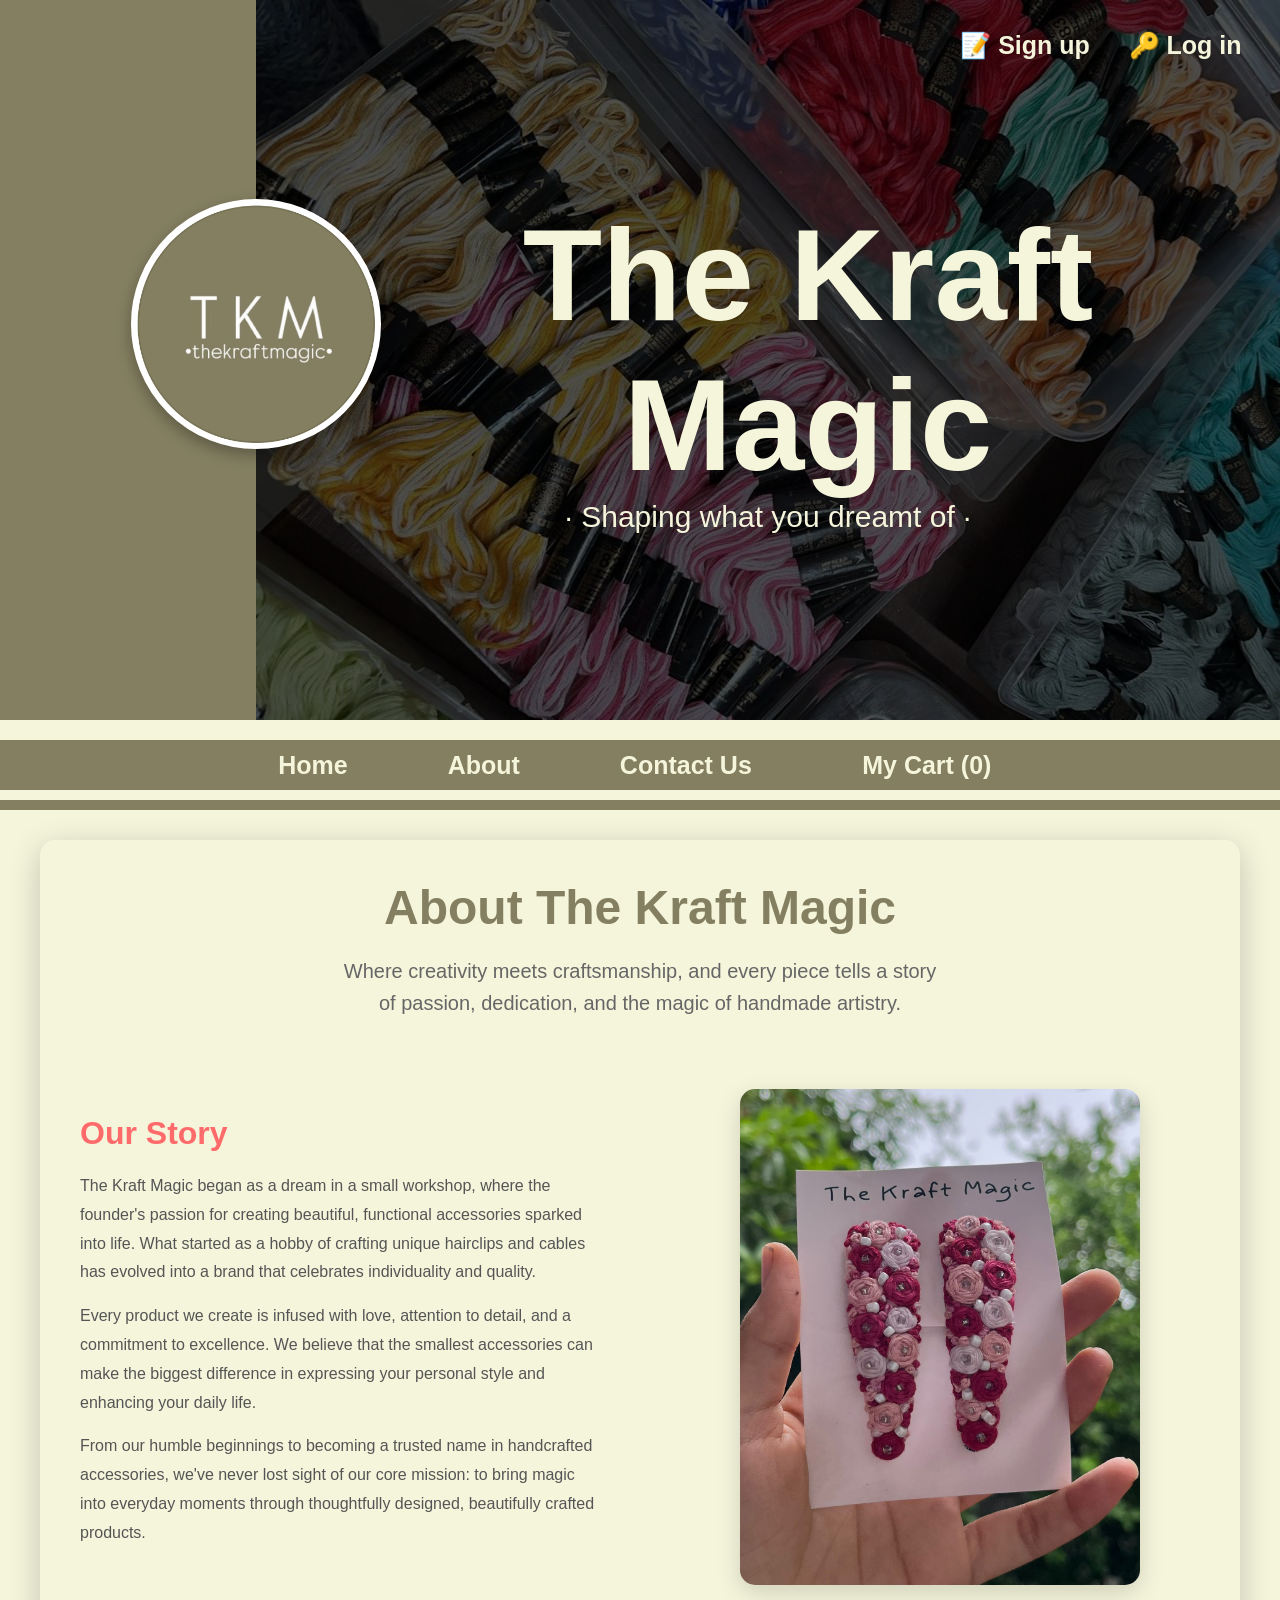
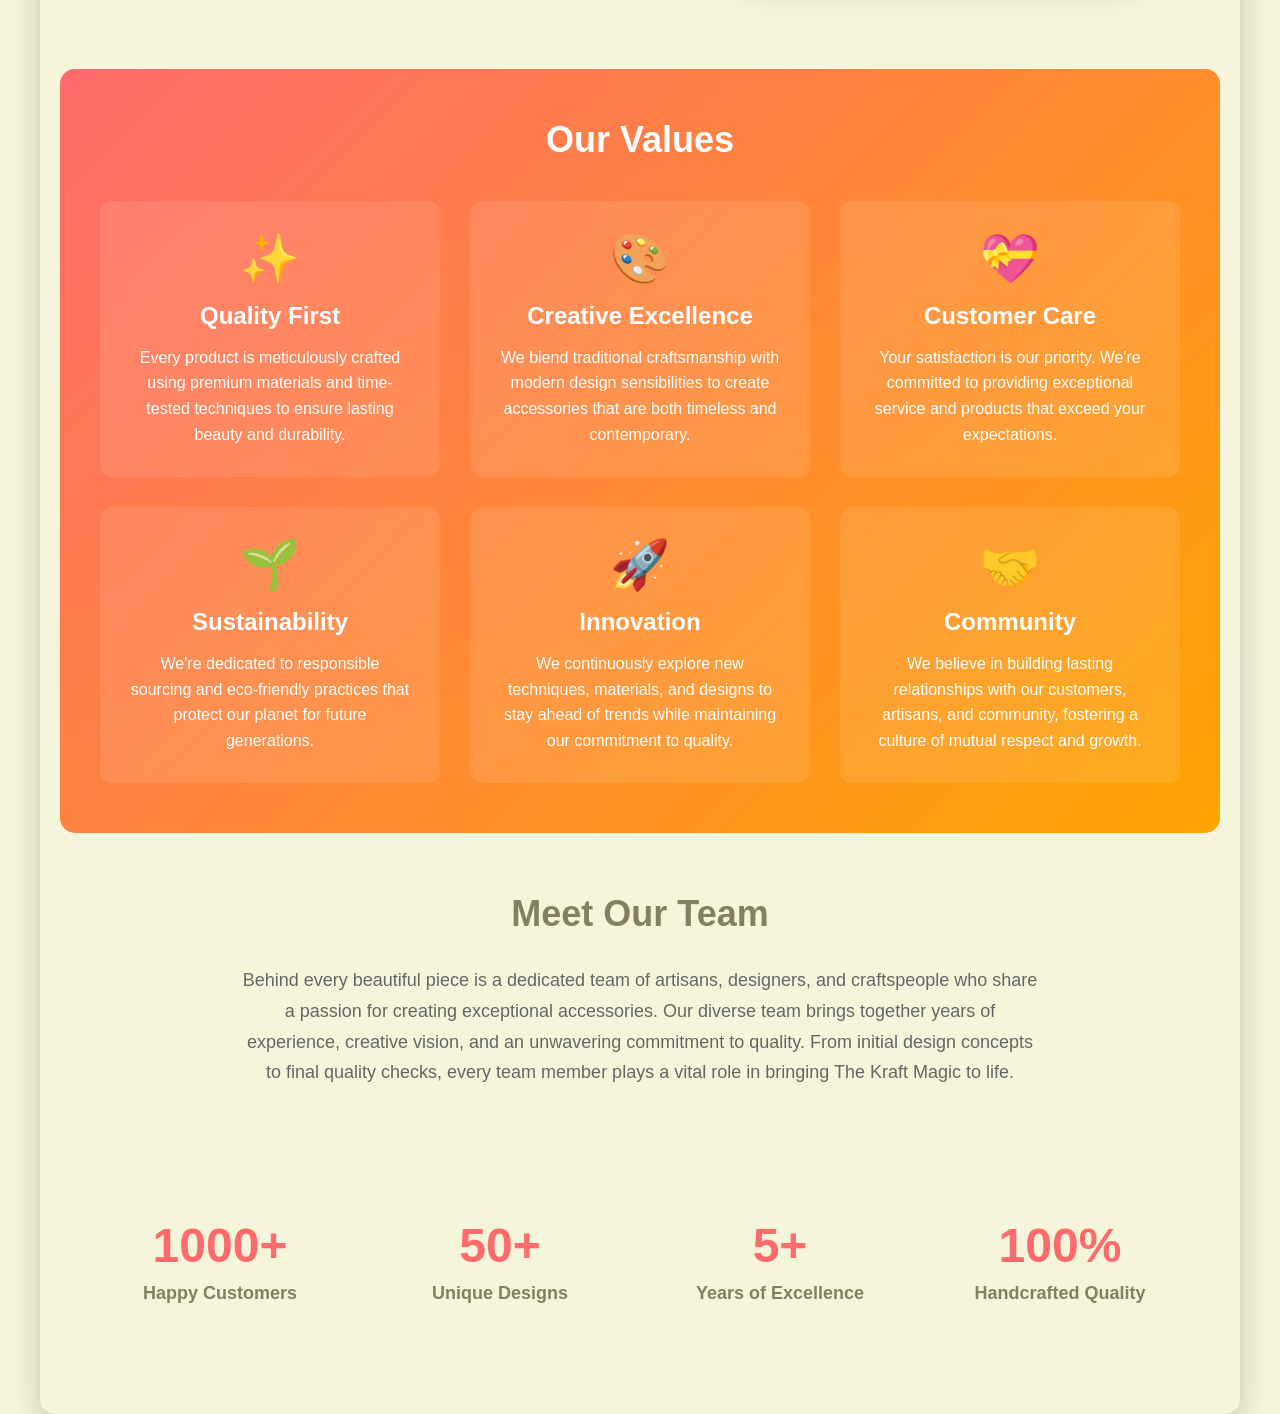
==== about.html @ 42be8f9e "first commit" ====
<!DOCTYPE html>
<html lang="en">
<head>
    <meta charset="UTF-8">
    <meta name="viewport" content="width=device-width, initial-scale=1.0">
    <title>About Us - The Kraft Magic</title>
 <link rel="stylesheet" href="about.css">
  <link rel="stylesheet" href="main.css">
</head>
<body>
    <header>
        <div class="main-box">
            <div class="box1"></div>
            <div class="center-logo">
                <div class="logo-circle"></div>
            </div>
            <div class="main">
                <div class="bg-box"></div>
                <nav style="background-color:none;"></nav>
                <div class="panel">
                    <div class="account">
                        <div class="account-right">
                            <div class="acc" onclick="window.location.href='account.html'">
                                <button> Sign up </button>
                            </div>
                            <div class="acc" onclick="window.location.href='account.html'">
                                <button> Log in </button>
                            </div>
                        </div>
                    </div>
                </div>
                <h1 class="heading"> The Kraft Magic </h1>
                <div class="tagline"> &#183; Shaping what you dreamt of &#183;</div>
            </div>
        </div>
        <div class="bg-info">
            <div class="info">
                <h3 class="info-boxes" onclick="window.location.href='index.html'"> Home </h3>
                <h3 class="info-boxes" onclick="window.location.href='about.html'"> About </h3>
                <h3 class="info-boxes" onclick="window.location.href='contact.html'"> Contact Us</h3>
                <div class="acc" onclick="checkCartAccess()">
                    <button id="cart-btn"> My Cart (<span id="header-cart-count">0</span>) </button>
                </div>
            </div>
        </div>
        <div class="line-vertical"></div>
    </header>

    <div class="about-container">
        <div class="about-header">
            <h1 class="about-title">About The Kraft Magic</h1>
            <p class="about-subtitle">
                Where creativity meets craftsmanship, and every piece tells a story of passion, 
                dedication, and the magic of handmade artistry.
            </p>
        </div>

        <div class="story-section">
            <div class="story-text">
                <h2>Our Story</h2>
                <p>
                    The Kraft Magic began as a dream in a small workshop, where the founder's passion for 
                    creating beautiful, functional accessories sparked into life. What started as a hobby 
                    of crafting unique hairclips and cables has evolved into a brand that celebrates 
                    individuality and quality.
                </p>
                <p>
                    Every product we create is infused with love, attention to detail, and a commitment 
                    to excellence. We believe that the smallest accessories can make the biggest difference 
                    in expressing your personal style and enhancing your daily life.
                </p>
                <p>
                    From our humble beginnings to becoming a trusted name in handcrafted accessories, 
                    we've never lost sight of our core mission: to bring magic into everyday moments 
                    through thoughtfully designed, beautifully crafted products.
                </p>
            </div>
            <div class="story-image">
                <img src="c8.jpeg" alt="Handcrafted accessories">
            </div>
        </div>

        <div class="values-section">
            <h2 class="values-title">Our Values</h2>
            <div class="values-grid">
                <div class="value-card">
                    <div class="value-icon">✨</div>
                    <h3>Quality First</h3>
                    <p>Every product is meticulously crafted using premium materials and time-tested techniques to ensure lasting beauty and durability.</p>
                </div>
                <div class="value-card">
                    <div class="value-icon">🎨</div>
                    <h3>Creative Excellence</h3>
                    <p>We blend traditional craftsmanship with modern design sensibilities to create accessories that are both timeless and contemporary.</p>
                </div>
                <div class="value-card">
                    <div class="value-icon">💝</div>
                    <h3>Customer Care</h3>
                    <p>Your satisfaction is our priority. We're committed to providing exceptional service and products that exceed your expectations.</p>
                </div>
                <div class="value-card">
                    <div class="value-icon">🌱</div>
                    <h3>Sustainability</h3>
                    <p>We're dedicated to responsible sourcing and eco-friendly practices that protect our planet for future generations.</p>
                </div>
                <div class="value-card">
                    <div class="value-icon">🚀</div>
                    <h3>Innovation</h3>
                    <p>We continuously explore new techniques, materials, and designs to stay ahead of trends while maintaining our commitment to quality.</p>
                </div>
                <div class="value-card">
                    <div class="value-icon">🤝</div>
                    <h3>Community</h3>
                    <p>We believe in building lasting relationships with our customers, artisans, and community, fostering a culture of mutual respect and growth.</p>
                </div>
            </div>
        </div>

        <div class="team-section">
            <h2 class="team-title">Meet Our Team</h2>
            <p class="team-description">
                Behind every beautiful piece is a dedicated team of artisans, designers, and craftspeople 
                who share a passion for creating exceptional accessories. Our diverse team brings together 
                years of experience, creative vision, and an unwavering commitment to quality. From initial 
                design concepts to final quality checks, every team member plays a vital role in bringing 
                The Kraft Magic to life.
            </p>
        </div>

        <div class="stats-section">
            <div class="stats-grid">
                <div class="stat-item">
                    <div class="stat-number">1000+</div>
                    <div class="stat-label">Happy Customers</div>
                </div>
                <div class="stat-item">
                    <div class="stat-number">50+</div>
                    <div class="stat-label">Unique Designs</div>
                </div>
                <div class="stat-item">
                    <div class="stat-number">5+</div>
                    <div class="stat-label">Years of Excellence</div>
                </div>
                <div class="stat-item">
                    <div class="stat-number">100%</div>
                    <div class="stat-label">Handcrafted Quality</div>
                </div>
            </div>
        </div>
    </div>

    <script src="script.js"></script>
</body>
</html>
---- about.css ----
.about-container {
            max-width: 1200px;
            margin: 0 auto;
            padding: 40px 20px;
            background-color:beige;
            border-radius: 15px;
            box-shadow: 0 8px 32px rgba(0,0,0,0.2);
            margin-top: 30px;
        }
        
        .about-header {
            text-align: center;
            margin-bottom: 50px;
        }
        
        .about-title {
            font-size: 48px;
            color:#847f61;
            margin-bottom: 20px;
            font-weight: bold;
        }
        
        .about-subtitle {
            font-size: 20px;
            color: #666;
            max-width: 600px;
            margin: 0 auto;
            line-height: 1.6;
        }
        
        .story-section {
            display: grid;
            grid-template-columns: 1fr 1fr;
            gap: 40px;
            margin-bottom: 60px;
            align-items: center;
        }
        
        .story-text {
            padding: 20px;
        }
        
        .story-text h2 {
            font-size: 32px;
            color: #ff6b6b;
            margin-bottom: 20px;
        }
        
        .story-text p {
            font-size: 16px;
            line-height: 1.8;
            color: #555;
            margin-bottom: 15px;
        }
        
        .story-image {
            text-align: center;
            padding: 20px;
        }
        
        .story-image img {
            width: 100%;
            max-width: 400px;
            border-radius: 15px;
            box-shadow: 0 8px 24px rgba(0,0,0,0.15);
        }
        
        .values-section {
            background: linear-gradient(135deg, #ff6b6b, #ffa500);
            color: white;
            padding: 50px 40px;
            border-radius: 15px;
            margin-bottom: 60px;
        }
        
        .values-title {
            text-align: center;
            font-size: 36px;
            margin-bottom: 40px;
            font-weight: bold;
        }
        
        .values-grid {
            display: grid;
            grid-template-columns: repeat(auto-fit, minmax(250px, 1fr));
            gap: 30px;
        }
        
        .value-card {
            background: rgba(255,255,255,0.1);
            padding: 30px;
            border-radius: 12px;
            text-align: center;
            backdrop-filter: blur(10px);
        }
        
        .value-icon {
            font-size: 48px;
            margin-bottom: 15px;
        }
        
        .value-card h3 {
            font-size: 24px;
            margin-bottom: 15px;
        }
        
        .value-card p {
            font-size: 16px;
            line-height: 1.6;
        }
        
        .team-section {
            text-align: center;
            margin-bottom: 60px;
        }
        
        .team-title {
            font-size: 36px;
            color: #847f61;
            margin-bottom: 30px;
        }
        
        .team-description {
            font-size: 18px;
            color: #666;
            max-width: 800px;
            margin: 0 auto 40px;
            line-height: 1.7;
        }
        
        .stats-section {
            background: beige;
            padding: 50px 40px;
            border-radius: 15px;
            text-align: center;
        }
        
        .stats-grid {
            display: grid;
            grid-template-columns: repeat(auto-fit, minmax(200px, 1fr));
            gap: 40px;
        }
        
        .stat-item {
            padding: 20px;
        }
        
        .stat-number {
            font-size: 48px;
            font-weight: bold;
            color: #ff6b6b;
            margin-bottom: 10px;
        }
        
        .stat-label {
            font-size: 18px;
            color: #847f61;
            font-weight: 600;
        }
        
        @media (max-width: 768px) {
            .story-section {
                grid-template-columns: 1fr;
                gap: 30px;
            }
            
            .about-title {
                font-size: 36px;
            }
            
            .values-section {
                padding: 30px 20px;
            }
        }
---- main.css ----
/* ========================================
   GLOBAL STYLES
   ======================================== */

* {
  margin: 0;
  padding: 0;
  box-sizing: border-box;
}

body {
  background-color: beige;
  font-family: Arial, sans-serif;
}

/* ========================================
   HEADER STYLES
   ======================================== */

/* Header Container */
header {
  position: relative;
}

.main-box {
  display: flex;
  width: 100%;
  height: 80vh;
}

.box1 {
  height: 80vh;
  width: 25%;
  background-color: #847f61;
}

.main {
  width: 85%;
  background-color: #847f61;
  background-image: url(bg.jpeg);
  height: 80vh;
  position: relative;
  background-size: 100vw;
  background-repeat: no-repeat;
}

.bg-box {
  background-color: black;
  height: 80vh;
  width: 100%;
  opacity: 0.69;
  position: absolute;
  top: 0%;
}

/* Logo Section */
.center-logo {
  position: absolute;
  left: 20%;
  top: 40%;
  transform: translate(-50%, -50%);
  z-index: 10;
}

.logo-circle {
  width: 250px;
  height: 250px;
  border-radius: 50%;
  background-image: url(logo.png);
  background-size: cover;
  background-position: center;
  border: 5px solid white;
  box-shadow: 0 6px 15px rgba(0, 0, 0, 0.3);
}

/* Header Navigation */
nav {
  display: flex;
  align-items: center;
  width: 80vw;
  margin: auto;
  justify-content: space-between;
}

nav img {
  position: relative;
  z-index: 10;
}

/* Account Section */
.account {
  position: absolute;
  top: 20px;
  right: 20px;
  z-index: 100;
  display: flex;
  justify-content: flex-end;
  align-items: center;
}

.account-right {
  display: flex;
  gap: 10px;
}

.acc button {
  width: 150px;
  height: 50px;
  display: flex;
  justify-content: center;
  align-items: center;
  color: beige;
  border: none;
  font-weight: 800;
  font-size: 25px;
  background-color: transparent;
  cursor: pointer;
  transition: color 0.5s ease;
  position: relative;
}

.account button:hover,
.account :hover {
  cursor: pointer;
  color: #ffcc00;
}

/* Brand Heading and Tagline */
.heading {
  color: beige;
  font-size: 130px;
  text-align: center;
  flex: 1;
  position: relative;
  margin-top: 200px;
  margin-left: 80px;
}

.tagline {
  color: beige;
  font-size: 30px;
  text-align: center;
  flex: 1;
  position: relative;
}

/* Navigation Info Bar */
.bg-info {
  width: 100%;
  height: 50px;
  background-color: #847f61;
  margin-top: 20px;
  display: flex;
  align-items: center;
  justify-content: center;
}

.info {
  display: flex;
  gap: 100px;
  color: beige;
  font-size: 14px;
  flex-wrap: wrap;
  justify-content: center;
  align-items: center;
}

.info-boxes {
  line-height: 50px;
  display: flex;
  justify-content: center;
  align-items: center;
  font-size: 25px;
  cursor: pointer;
  transition: color 0.3s ease;
  position: relative;
}

.info h3:hover {
  color: #ffcc00;
}

.info .acc button {
  cursor: pointer;
  transition: color 0.3s ease;
  position: relative;
}

.info .acc button:hover {
  color: #ffcc00;
}

.line-vertical {
  width: 100%;
  height: 10px;
  background-color: #847f61;
  margin-top: 10px;
}

/* ========================================
   MAIN CONTENT STYLES
   ======================================== */

main {
  padding: 20px 0;
}

/* Section Headings */
.subheading {
  display: flex;
  margin-bottom: 20px;
}

.name {
  height: 50px;
  width: 200px;
  background-color: #847f61;
  display: flex;
  box-shadow: 0 8px 15px rgba(0, 0, 0, 0.2);
  color: beige;
  justify-content: center;
  align-items: center;
  font-size: small;
  padding: 10px;
  margin-top: 55px;
}

.line {
  background-color: #847f61;
  width: 10px;
  height: 50px;
  margin-top: 55px;
  margin-left: 10px;
}

.big-line {
  width: 300px;
  height: 50px;
  background-color: #847f61;
  margin-top: 55px;
  margin-left: 1000px;
  color: beige;
  font-size: 25px;
  font-weight: bold;
  display: flex;
  align-items: center;
  justify-content: center;
}

/* Product Sections */
.hairclips-section,
.cables-section {
  margin-bottom: 60px;
}

/* Product Cards Container */
.clips {
  display: flex;
  overflow-x: auto;
  gap: 20px;
  padding: 20px;
  scroll-snap-type: x mandatory;
  scrollbar-width: none;
}

.clips::-webkit-scrollbar {
  display: none;
}

/* Individual Product Cards */
.card {
  width: 275px;
  height: 375px;
  overflow: hidden;
  border-radius: 15px;
  box-shadow: 0 8px 16px rgba(0, 0, 0, 0.3);
  transition: all 300ms ease;
  position: relative;
  background-color: white;
  cursor: pointer;
  margin-left: 30px;
  scroll-snap-align: start;
  flex: 0 0 auto;
}

.card:hover {
  width: 325px;
  height: 530px;
}

.card img {
  width: 100%;
  height: 70%;
  border: 5px solid white;
  object-fit: cover;
  border-top-left-radius: 15px;
  border-top-right-radius: 15px;
}

.card-info {
  opacity: 0;
  padding: 15px;
  transition: opacity 0.4s ease;
  position: absolute;
  bottom: 0;
  width: 100%;
  height: 30%;
  background-color: #847f61;
  color: beige;
  text-align: left;
}

.card:hover .card-info {
  opacity: 1;
}

.card-info h3 {
  font-size: 25px;
  margin-bottom: 5px;
}

.card-info p {
  font-size: 14px;
  margin-bottom: 10px;
}

/* Product Size Selection */
.size {
  display: flex;
  gap: 15px;
  margin-bottom: 10px;
}

.size h4 {
  display: flex;
  align-items: center;
  justify-content: center;
}

.size-btn {
  height: 25px;
  width: 25px;
  border-radius: 50%;
  background-color: beige;
  color: #847f61;
  border: none;
  font-size: 12px;
  font-weight: 1000;
  cursor: pointer;
  transition: background-color 0.3s ease;
}

.size-btn:hover {
  background-color: rgb(188, 188, 160);
}

.price-display {
  margin-top: 10px;
  font-size: 15px;
  color: beige;
  font-weight: bold;
}

/* Buy Button */
.buy-btn {
  display: inline-block;
  padding: 8px 15px;
  background-color: beige;
  color: #847f61;
  border: none;
  border-radius: 20px;
  font-size: 15px;
  font-weight: 900;
  text-decoration: none;
  transition: background-color 0.3s;
  margin-top: 15px;
  cursor: pointer;
}

.buy-btn:hover {
  background-color: rgb(188, 188, 160);
}

/* Legacy Product Styles (for backward compatibility) */
.our-products {
  display: flex;
  gap: 50px;
  justify-content: center;
  padding: 30px;
}

.product {
  width: 300px;
  height: 350px;
  overflow: hidden;
  border-radius: 15px;
  box-shadow: 0 8px 16px rgba(0, 0, 0, 0.2);
  transition: transform 0.3s ease;
  cursor: pointer;
  border: 5px solid white;
  background-color: #fff;
}

.product:hover {
  transform: scale(1.1);
}

.product img {
  width: 100%;
  height: 80%;
  object-fit: cover;
  border-top-left-radius: 15px;
  border-top-right-radius: 15px;
}

/* Utility Classes */
#title-1 {
  display: flex;
  justify-content: flex-start;
  align-items: center;
  padding: 50px 30px 20px 30px;
  font-size: 28px;
  font-weight: bold;
  color: #333;
}

.flexing {
  display: flex;
  justify-content: space-between;
}

.foot {
  width: 100%;
  height: 200px;
}

/* ========================================
   FOOTER STYLES
   ======================================== */

footer {
  background: linear-gradient(135deg, #2c3e50, #34495e);
  color: white;
  padding: 50px 0 20px;
  margin-top: 50px;
}

.footer-container {
  max-width: 1200px;
  margin: 0 auto;
  padding: 0 20px;
}

.footer-content {
  display: grid;
  grid-template-columns: repeat(auto-fit, minmax(250px, 1fr));
  gap: 40px;
  margin-bottom: 40px;
}

.footer-section h3 {
  color:#ff6b6b;
  margin-bottom: 20px;
  font-size: 24px;
}

.footer-section h4 {
  color: #ff6b6b;
  margin-bottom: 20px;
  font-size: 18px;
}

.footer-section p {
  line-height: 1.6;
  margin-bottom: 15px;
  color: beige;
}

.social-links {
  margin-top: 20px;
}

.social-links a {
  color: #ff6b6b;
  text-decoration: none;
  margin-right: 15px;
  font-size: 20px;
}

.footer-section ul {
  list-style: none;
  padding: 0;
}

.footer-section ul li {
  margin-bottom: 10px;
}

.footer-section ul li a {
  color: beige;
  text-decoration: none;
  transition: color 0.3s;
}

.footer-section ul li a:hover {
  color: #ff6b6b;
}

.footer-section div {
  margin-bottom: 15px;
}

.footer-section strong {
  color: #ff6b6b;
}

.footer-section a {
  color: beige;
  text-decoration: none;
}

.footer-section span {
  color: beige;
}

.footer-bottom {
  border-top: 1px solid #34495e;
  padding-top: 20px;
  text-align: center;
}

.footer-bottom > div {
  display: flex;
  justify-content: space-between;
  align-items: center;
  flex-wrap: wrap;
  gap: 20px;
}

.footer-bottom div:first-child {
  color: beige;
}

.footer-bottom p {
  margin: 0;
}

.footer-bottom p:last-child {
  margin: 5px 0 0 0;
  font-size: 14px;
}

.footer-bottom div:last-child {
  color: beige;
  font-size: 14px;
}

.footer-bottom a {
  color: beige;
  text-decoration: none;
  margin-right: 15px;
}

.footer-bottom a:hover {
  color: #ff6b6b;
}

.footer-bottom a:last-child {
  margin-right: 0;
}

/* ========================================
   RESPONSIVE DESIGN
   ======================================== */

/* Tablet Styles */
@media screen and (max-width: 1024px) {
  .main-box {
    height: 60vh;
  }
  
  .box1 {
    height: 60vh;
    width: 20%;
  }
  
  .main {
    height: 60vh;
  }
  
  .bg-box {
    height: 60vh;
  }
  
  .heading {
    font-size: 80px;
    margin-top: 150px;
    margin-left: 40px;
  }
  
  .tagline {
    font-size: 24px;
  }
  
  .logo-circle {
    width: 200px;
    height: 200px;
  }
  
  .big-line {
    margin-left: 600px;
    width: 250px;
    font-size: 20px;
  }
  
  .info {
    gap: 60px;
  }
  
  .info-boxes {
    font-size: 20px;
  }
}

/* Mobile Styles */
@media screen and (max-width: 768px) {
  .main-box {
    flex-direction: column;
    height: auto;
    min-height: 50vh;
  }
  
  .box1 {
    width: 100%;
    height: 20px;
  }
  
  .main {
    width: 100%;
    height: 50vh;
    background-size: cover;
  }
  
  .bg-box {
    height: 50vh;
  }
  
  .center-logo {
    left: 50%;
    top: 25%;
  }
  
  .logo-circle {
    width: 120px;
    height: 120px;
  }
  
  .heading {
    font-size: 40px;
    margin-top: 80px;
    margin-left: 0;
    text-align: center;
  }
  
  .tagline {
    font-size: 16px;
    text-align: center;
    margin: 10px 0;
  }
  
  .account {
    top: 10px;
    right: 10px;
    flex-direction: column;
    gap: 5px;
  }
  
  .account button {
    padding: 8px 12px;
    font-size: 12px;
  }
  
  .info {
    flex-direction: column;
    gap: 20px;
    padding: 10px;
  }
  
  .bg-info {
    height: auto;
    padding: 15px 0;
  }
  
  .info-boxes {
    font-size: 18px;
    line-height: 1.2;
  }
  
  .subheading {
    flex-direction: column;
    align-items: center;
    margin-bottom: 15px;
  }
  
  .name {
    width: 150px;
    height: 40px;
    font-size: 14px;
    margin-top: 20px;
  }
  
  .line {
    width: 150px;
    height: 5px;
    margin: 5px 0;
  }
  
  .big-line {
    width: 200px;
    height: 40px;
    margin: 10px 0;
    font-size: 16px;
  }
  
  .clips {
    padding: 10px;
    gap: 15px;
  }
  
  .card {
    width: 250px;
    height: 350px;
    margin-left: 10px;
  }
  
  .card:hover {
    width: 270px;
    height: 450px;
  }
  
  .card-info h3 {
    font-size: 20px;
  }
  
  .size {
    gap: 10px;
    flex-wrap: wrap;
  }
  
  .buy-btn {
    padding: 8px 16px;
    font-size: 12px;
  }
}

/* Small Mobile Styles */
@media screen and (max-width: 480px) {
  .main {
    height: 40vh;
  }
  
  .bg-box {
    height: 40vh;
  }
  
  .center-logo {
    top: 20%;
  }
  
  .logo-circle {
    width: 100px;
    height: 100px;
  }
  
  .heading {
    font-size: 28px;
    margin-top: 60px;
  }
  
  .tagline {
    font-size: 14px;
  }
  
  .account {
    flex-direction: row;
    gap: 5px;
  }
  
  .account button {
    padding: 6px 10px;
    font-size: 11px;
  }
  
  .info {
    gap: 15px;
  }
  
  .info-boxes {
    font-size: 16px;
  }
  
  .name {
    width: 120px;
    height: 35px;
    font-size: 12px;
  }
  
  .big-line {
    width: 160px;
    height: 35px;
    font-size: 14px;
  }
  
  .clips {
    padding: 5px;
    gap: 10px;
  }
  
  .card {
    width: 220px;
    height: 320px;
    margin-left: 5px;
  }
  
  .card:hover {
    width: 240px;
    height: 400px;
  }
  
  .card-info h3 {
    font-size: 18px;
  }
  
  .card-info p {
    font-size: 12px;
  }
  
  .size-btn {
    width: 22px;
    height: 22px;
    font-size: 11px;
  }
  
  .buy-btn {
    padding: 6px 12px;
    font-size: 11px;
  }
  
  .price-display {
    font-size: 12px;
    margin: 5px 0;
  }
}

/* Landscape Mobile Styles */
@media screen and (max-width: 768px) and (orientation: landscape) {
  .main {
    height: 60vh;
  }
  
  .bg-box {
    height: 60vh;
  }
  
  .center-logo {
    top: 30%;
  }
  
  .heading {
    font-size: 35px;
    margin-top: 100px;
  }
  
  .info {
    flex-direction: row;
    gap: 30px;
  }
  
  .bg-info {
    height: 50px;
    padding: 0;
  }
}
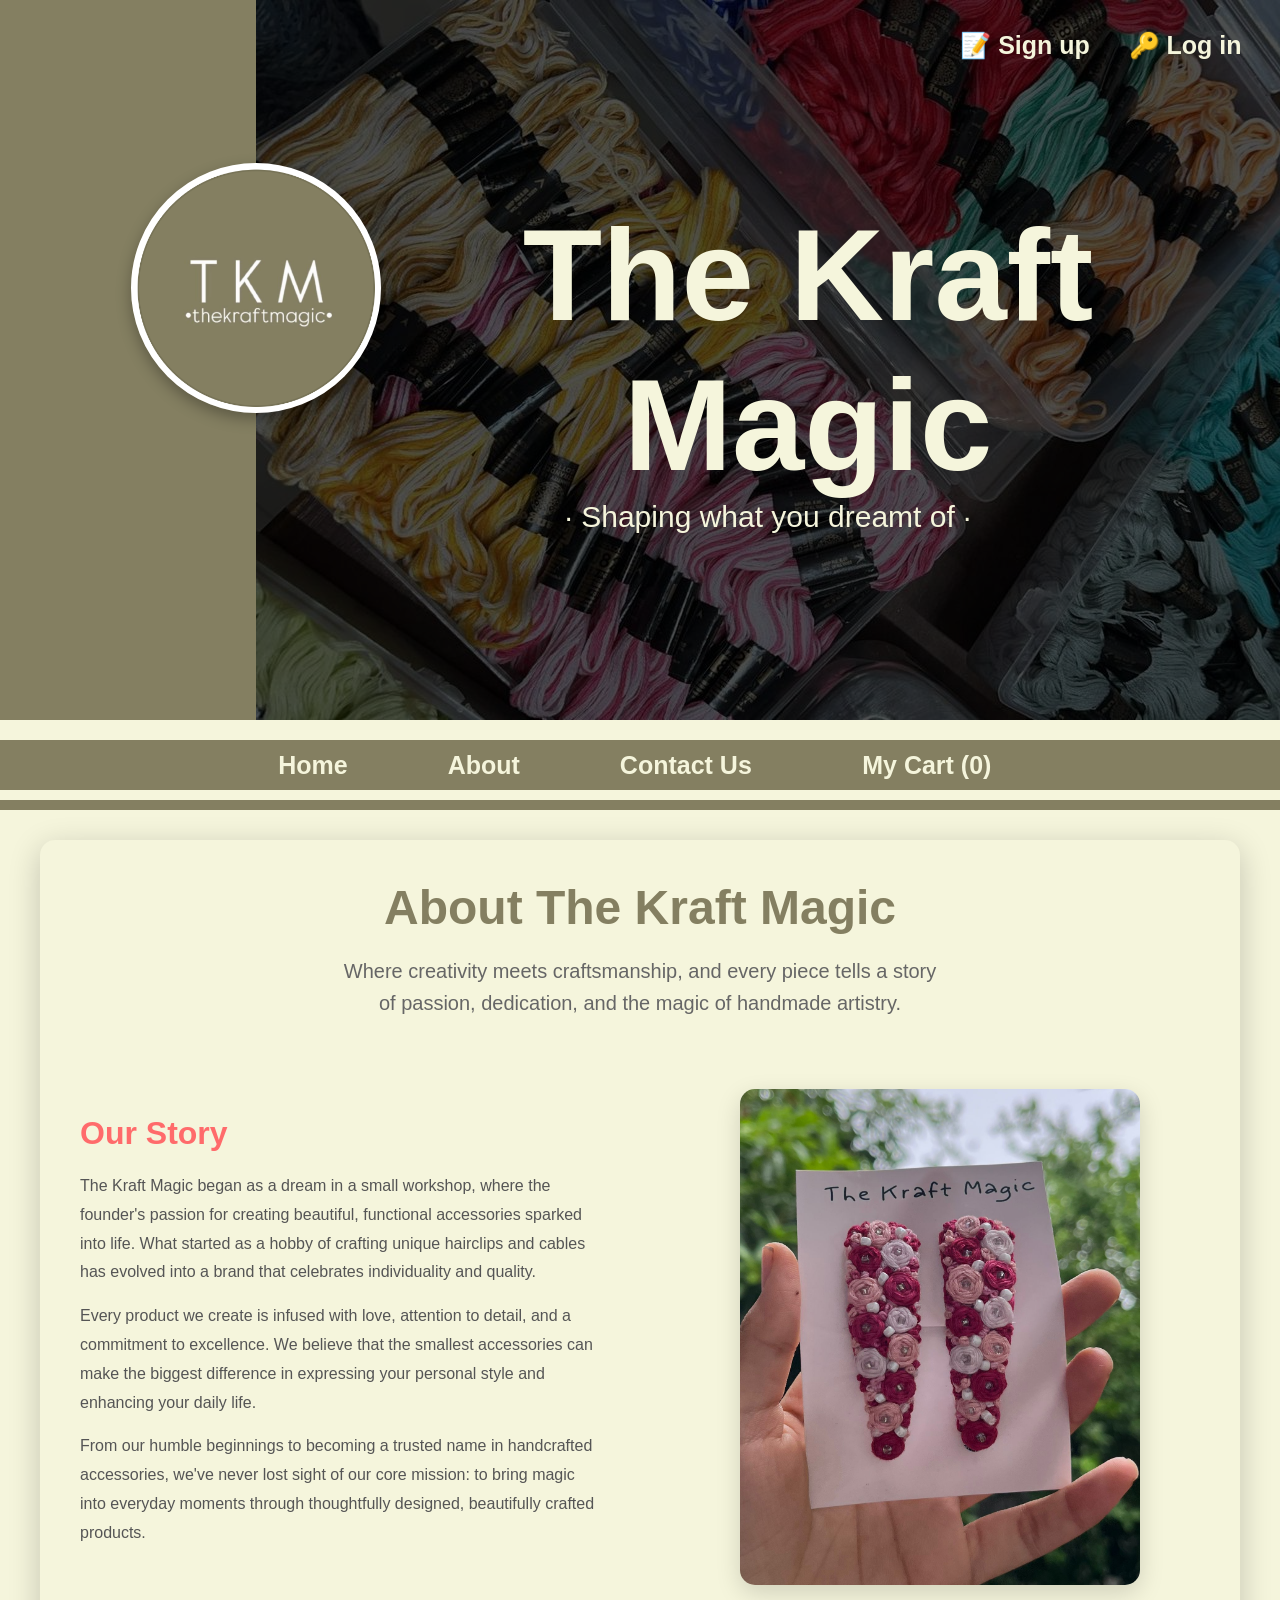
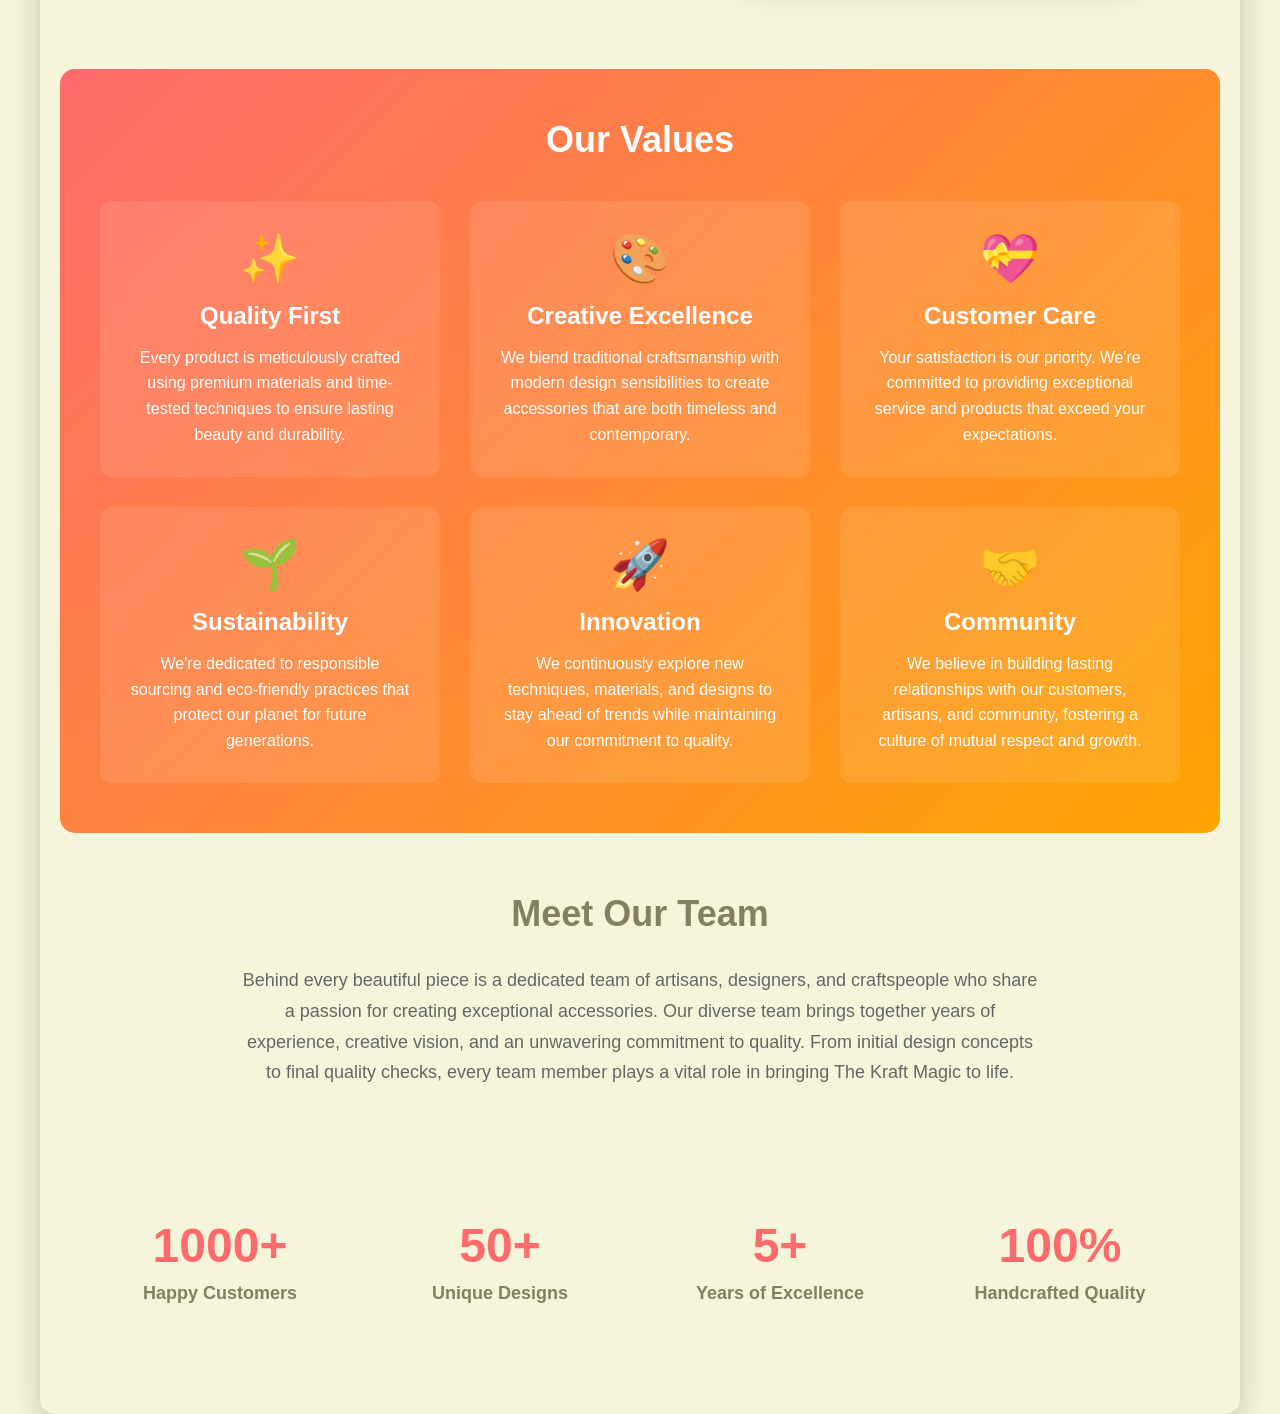
==== commit b58d2d8d: "third commit" ====
--- a/about.html
+++ b/about.html
@@ -11,10 +11,10 @@
     <header>
         <div class="main-box">
             <div class="box1"></div>
-            <div class="center-logo">
-                <div class="logo-circle"></div>
-            </div>
             <div class="main">
+                <div class="center-logo">
+                    <div class="logo-circle"></div>
+                </div>
                 <div class="bg-box"></div>
                 <nav style="background-color:none;"></nav>
                 <div class="panel">
--- a/main.css
+++ b/main.css
@@ -56,7 +56,6 @@
 /* Logo Section */
 .center-logo {
   position: absolute;
-  left: 20%;
   top: 40%;
   transform: translate(-50%, -50%);
   z-index: 10;
@@ -602,11 +601,6 @@
     font-size: 24px;
   }
   
-  .logo-circle {
-    width: 200px;
-    height: 200px;
-  }
-  
   .big-line {
     margin-left: 600px;
     width: 250px;
@@ -639,45 +633,67 @@
     width: 100%;
     height: 50vh;
     background-size: cover;
+    display: flex;
+    flex-direction: column;
+    align-items: center;
+    justify-content: flex-start;
+    position: relative;
   }
   
   .bg-box {
     height: 50vh;
   }
   
-  .center-logo {
-    left: 50%;
-    top: 25%;
-  }
-  
-  .logo-circle {
-    width: 120px;
-    height: 120px;
-  }
-  
   .heading {
-    font-size: 40px;
-    margin-top: 80px;
+    font-size: 48px;
+    text-align: center;
     margin-left: 0;
-    text-align: center;
+    margin-right: 0;
+    margin-top: 30px;
+    margin-bottom: 10px;
+    width: 100%;
+    display: block;
   }
   
   .tagline {
     font-size: 16px;
     text-align: center;
     margin: 10px 0;
+    order: 2;
+    margin-bottom: 10px;
   }
   
   .account {
+    position: absolute;
     top: 10px;
-    right: 10px;
-    flex-direction: column;
-    gap: 5px;
-  }
-  
-  .account button {
-    padding: 8px 12px;
-    font-size: 12px;
+    left: 0;
+    right: 0;
+    width: 100%;
+    display: flex;
+    justify-content: space-between;
+    align-items: flex-start;
+    z-index: 100;
+    pointer-events: none;
+  }
+  .account-right {
+    width: 100%;
+    display: flex;
+    justify-content: space-between;
+    align-items: flex-start;
+  }
+  .acc:first-child {
+    margin-left: 30px;
+    pointer-events: auto;
+  }
+  .acc:last-child {
+    margin-right: 30px;
+    pointer-events: auto;
+  }
+  .acc button {
+    width: auto;
+    min-width: 70px;
+    padding: 8px 16px;
+    font-size: 14px;
   }
   
   .info {
@@ -710,9 +726,11 @@
   }
   
   .line {
-    width: 150px;
+    width: 100%;
+    max-width: 150px;
     height: 5px;
-    margin: 5px 0;
+    margin: 5px 0 0 0;
+    align-self: center;
   }
   
   .big-line {
@@ -751,6 +769,56 @@
     padding: 8px 16px;
     font-size: 12px;
   }
+  .footer-content {
+    display: flex;
+    flex-direction: column;
+    gap: 20px;
+    margin-bottom: 20px;
+    align-items: center;
+  }
+  .footer-section {
+    width: 100%;
+    text-align: center;
+    margin-bottom: 10px;
+  }
+  .footer-section h3, .footer-section h4 {
+    font-size: 18px;
+    margin-bottom: 10px;
+  }
+  .footer-section p, .footer-section ul li, .footer-section ul li a, .footer-section span {
+    font-size: 14px;
+  }
+  .footer-section ul {
+    padding-left: 0;
+  }
+  .social-links {
+    justify-content: center;
+    margin-top: 10px;
+  }
+  .social-links a {
+    font-size: 18px;
+    margin-right: 10px;
+  }
+  .footer-bottom > div {
+    flex-direction: column;
+    align-items: center;
+    gap: 10px;
+    text-align: center;
+  }
+  .footer-bottom {
+    padding-top: 10px;
+  }
+  .payment-methods {
+    display: flex;
+    flex-wrap: wrap;
+    justify-content: center;
+    gap: 8px;
+    margin-top: 5px;
+    font-size: 13px;
+  }
+  .footer-bottom p, .footer-bottom span {
+    font-size: 13px;
+  }
 }
 
 /* Small Mobile Styles */
@@ -763,15 +831,6 @@
     height: 40vh;
   }
   
-  .center-logo {
-    top: 20%;
-  }
-  
-  .logo-circle {
-    width: 100px;
-    height: 100px;
-  }
-  
   .heading {
     font-size: 28px;
     margin-top: 60px;
@@ -850,6 +909,26 @@
     font-size: 12px;
     margin: 5px 0;
   }
+  .footer-content {
+    gap: 10px;
+    margin-bottom: 10px;
+  }
+  .footer-section h3, .footer-section h4 {
+    font-size: 15px;
+  }
+  .footer-section p, .footer-section ul li, .footer-section ul li a, .footer-section span {
+    font-size: 12px;
+  }
+  .footer-bottom {
+    padding-top: 5px;
+  }
+  .payment-methods {
+    font-size: 11px;
+    gap: 5px;
+  }
+  .footer-bottom p, .footer-bottom span {
+    font-size: 11px;
+  }
 }
 
 /* Landscape Mobile Styles */
@@ -862,10 +941,6 @@
     height: 60vh;
   }
   
-  .center-logo {
-    top: 30%;
-  }
-  
   .heading {
     font-size: 35px;
     margin-top: 100px;
@@ -880,4 +955,58 @@
     height: 50px;
     padding: 0;
   }
+}
+
+@media screen and (max-width: 768px) {
+  .main {
+    display: flex;
+    flex-direction: column;
+    align-items: center;
+    justify-content: flex-start;
+    margin-top: 30px;
+  }
+  .heading {
+    order: 1;
+    font-size: 35px;
+    text-align: center;
+    margin-left: 0;
+    margin-right: 0;
+    margin-top: 90px;
+    width: 100%;
+    display: block;
+  }
+  .tagline {
+    order: 2;
+    font-size: 15px;
+    text-align: center;
+    width: 100%;
+    display: block;
+  }
+  .center-logo {
+    order: 3;
+    display: flex !important;
+    justify-content: center;
+    align-items: center;
+    width: 100%;
+    margin-bottom: 40px;
+
+    position: static;
+    left: unset;
+    top: unset;
+    transform: none;
+  }
+  .logo-circle {
+    width: 90px;
+    height: 90px;
+  }
+  .bg-info .acc {
+    display: flex;
+    justify-content: center;
+    width: 100%;
+    margin: 0 auto;
+  }
+  #cart-btn {
+    margin: 0 auto;
+    display: block;
+  }
 }
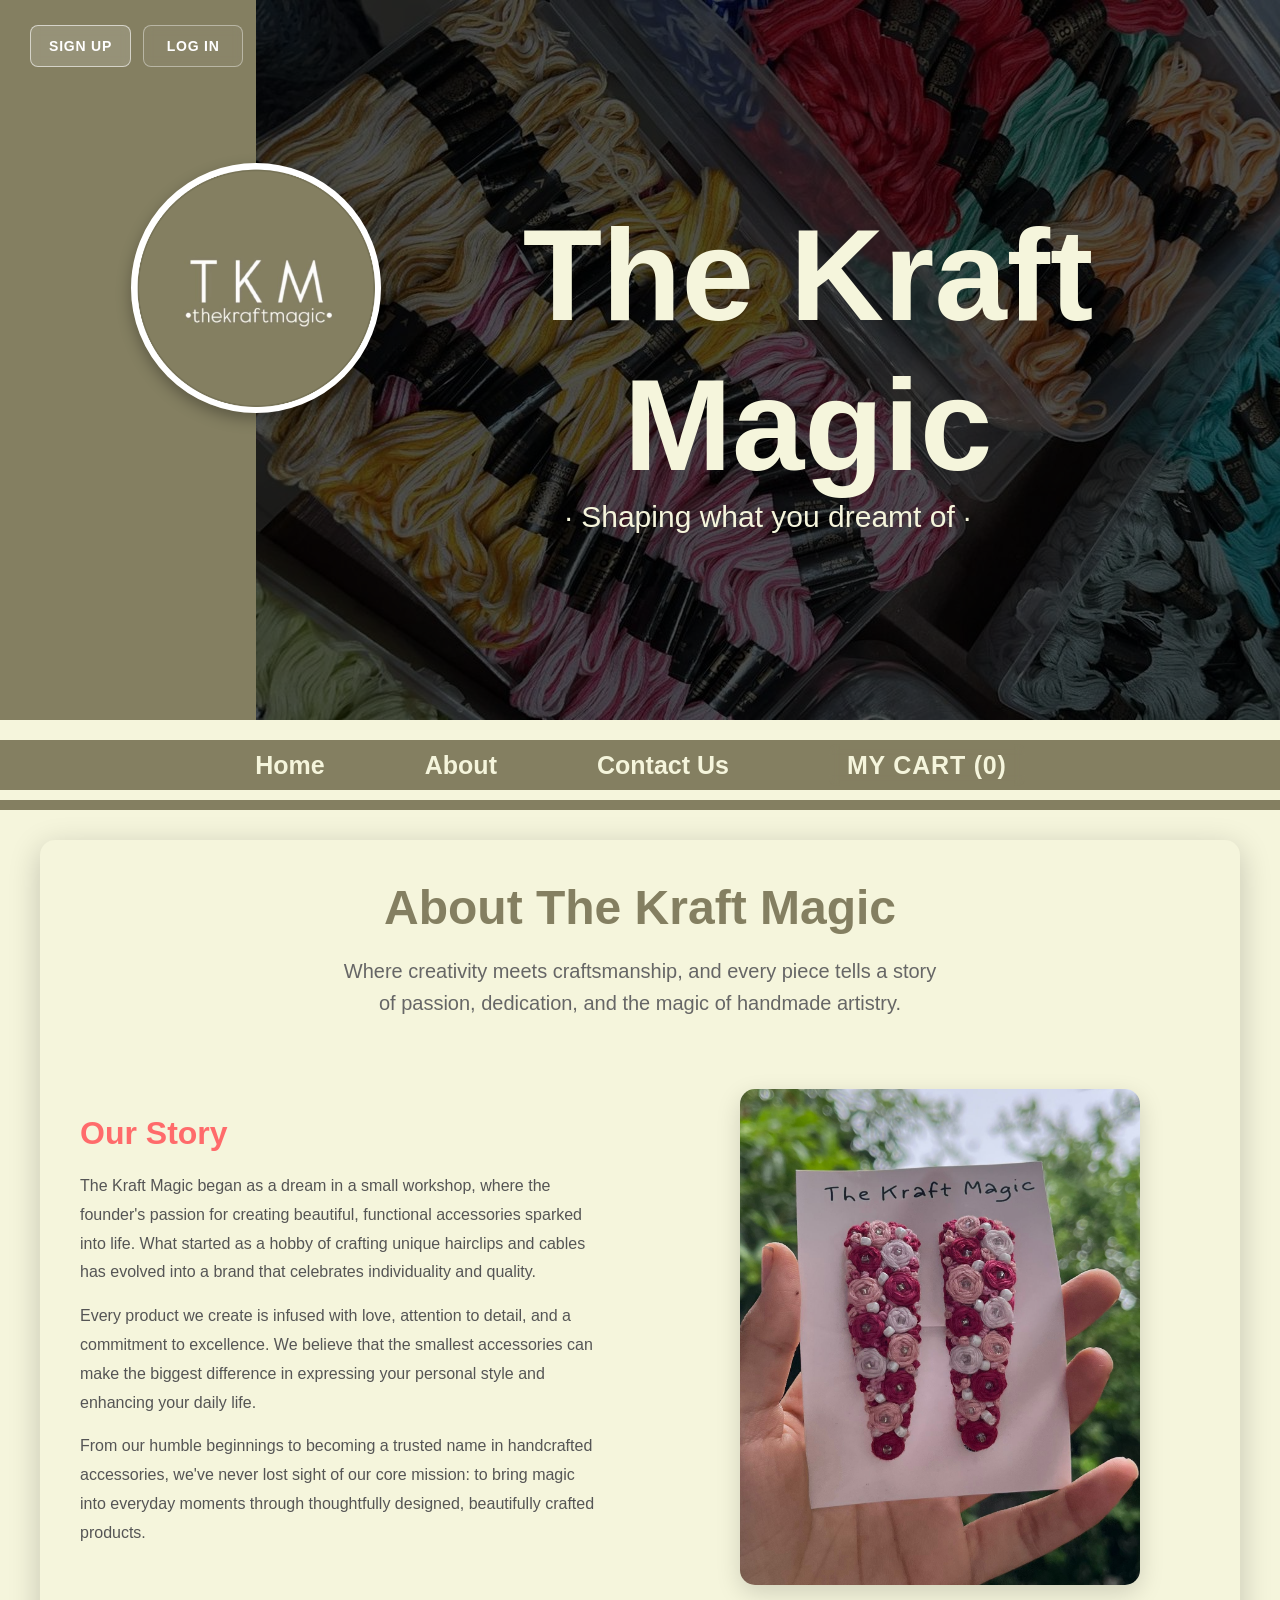
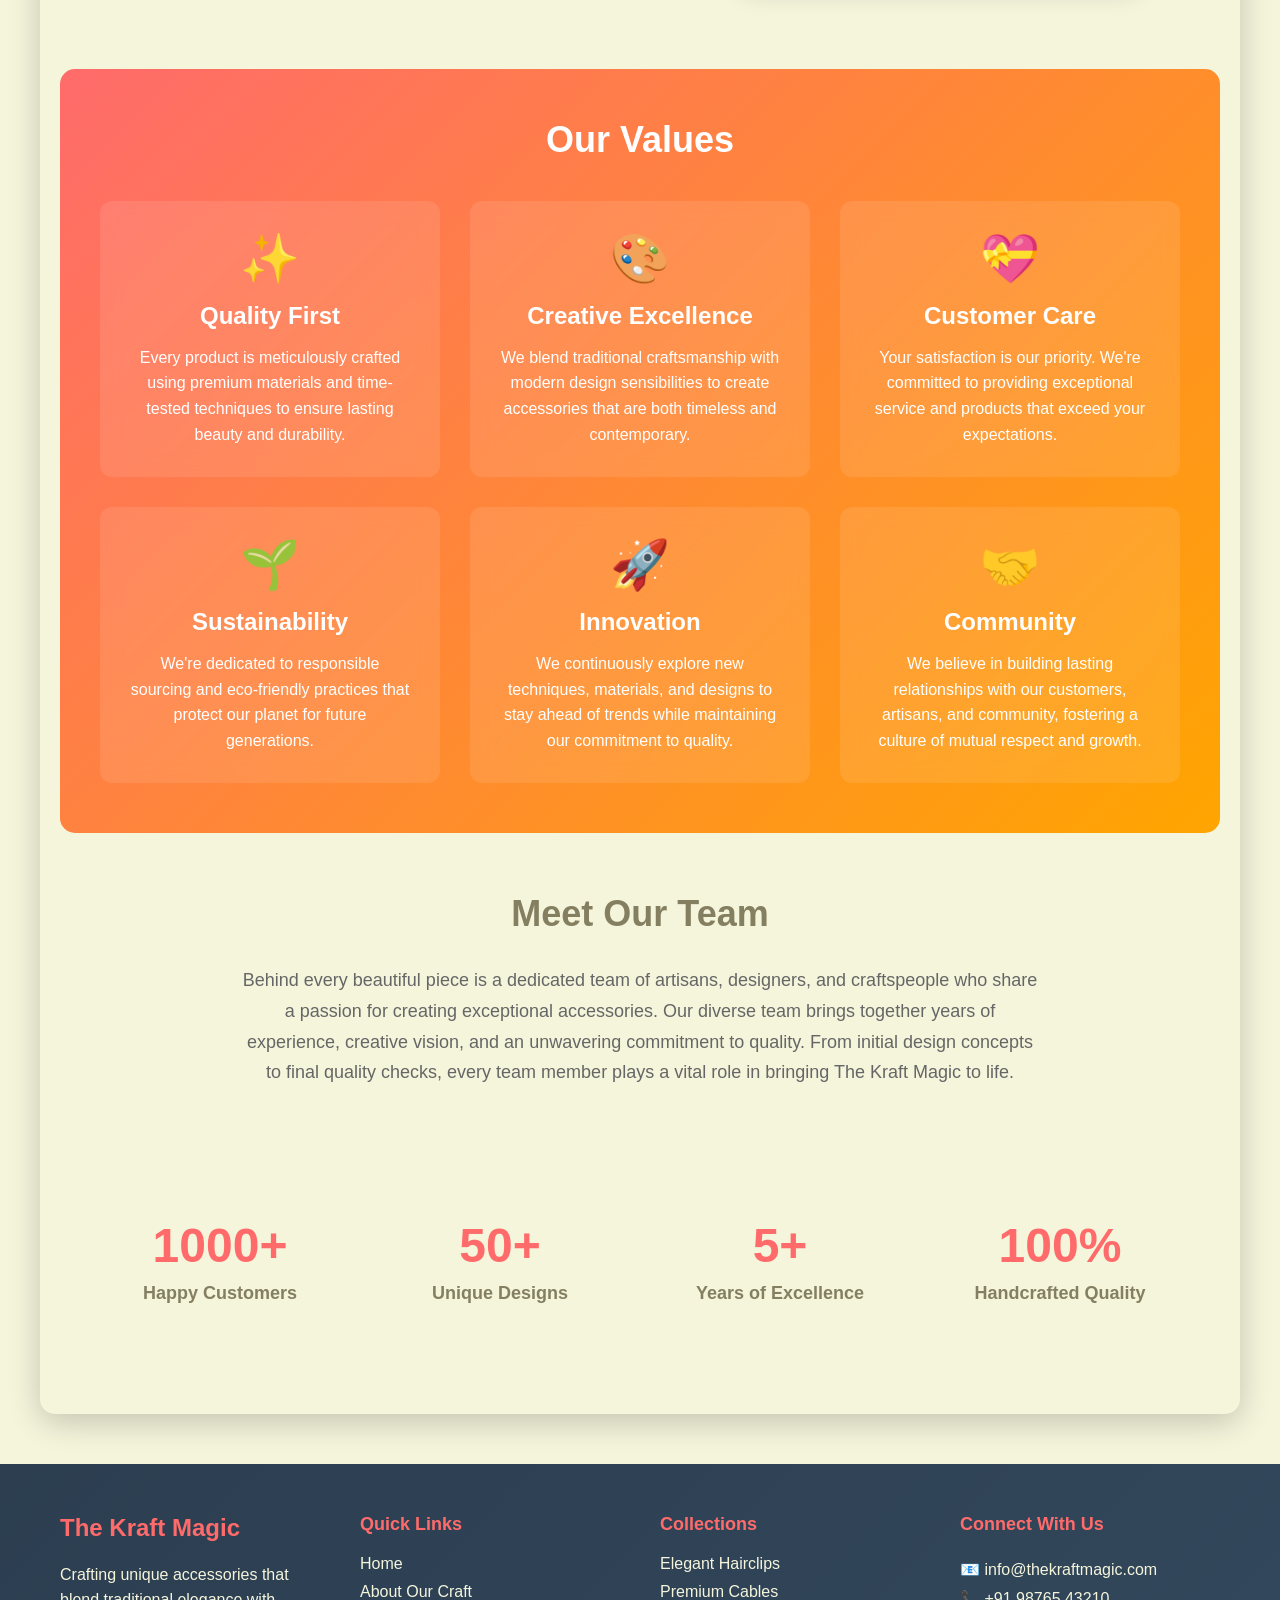
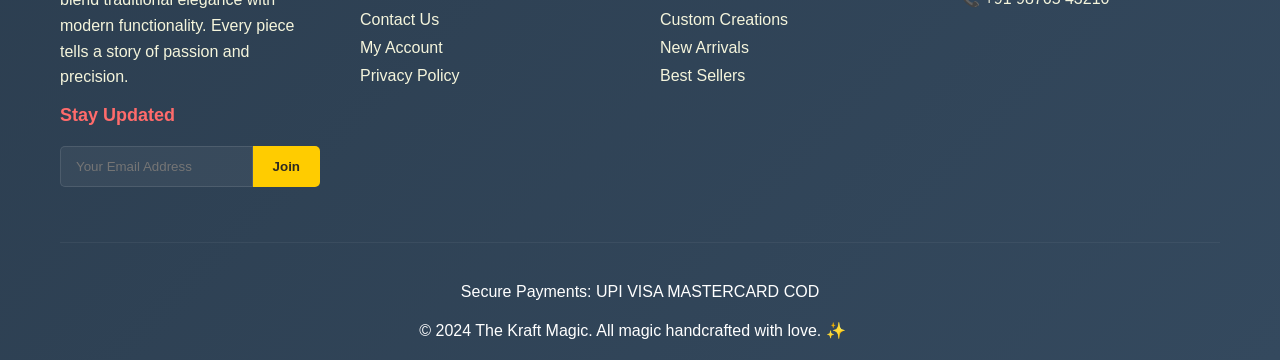
==== commit 9cb94b9b: "first commit" ====
--- a/about.html
+++ b/about.html
@@ -4,31 +4,30 @@
     <meta charset="UTF-8">
     <meta name="viewport" content="width=device-width, initial-scale=1.0">
     <title>About Us - The Kraft Magic</title>
- <link rel="stylesheet" href="about.css">
-  <link rel="stylesheet" href="main.css">
+  <link rel="stylesheet" href="css/about.css">
+  <link rel="stylesheet" href="css/main.css">
 </head>
 <body>
     <header>
         <div class="main-box">
-            <div class="box1"></div>
+            <div class="box1">
+                <div class="account">
+                    <div class="account-right">
+                        <div class="acc" onclick="window.location.href='account.html'">
+                            <button> Sign up </button>
+                        </div>
+                        <div class="acc" onclick="window.location.href='account.html'">
+                            <button> Log in </button>
+                        </div>
+                    </div>
+                </div>
+            </div>
             <div class="main">
                 <div class="center-logo">
                     <div class="logo-circle"></div>
                 </div>
                 <div class="bg-box"></div>
                 <nav style="background-color:none;"></nav>
-                <div class="panel">
-                    <div class="account">
-                        <div class="account-right">
-                            <div class="acc" onclick="window.location.href='account.html'">
-                                <button> Sign up </button>
-                            </div>
-                            <div class="acc" onclick="window.location.href='account.html'">
-                                <button> Log in </button>
-                            </div>
-                        </div>
-                    </div>
-                </div>
                 <h1 class="heading"> The Kraft Magic </h1>
                 <div class="tagline"> &#183; Shaping what you dreamt of &#183;</div>
             </div>
@@ -76,7 +75,7 @@
                 </p>
             </div>
             <div class="story-image">
-                <img src="c8.jpeg" alt="Handcrafted accessories">
+                <img src="assets/c8.jpeg" alt="Handcrafted accessories">
             </div>
         </div>
 
@@ -149,6 +148,70 @@
         </div>
     </div>
 
-    <script src="script.js"></script>
+    <footer>
+        <div class="footer-container">
+            <div class="footer-content">
+                <!-- Company & Newsletter -->
+                <div class="footer-section">
+                    <h3>The Kraft Magic</h3>
+                    <p>Crafting unique accessories that blend traditional elegance with modern functionality. Every piece tells a story of passion and precision.</p>
+                    <div class="newsletter-wrapper">
+                        <h4>Stay Updated</h4>
+                        <form class="newsletter-form" onsubmit="event.preventDefault(); alert('Subscribed!');">
+                            <input type="email" placeholder="Your Email Address" required>
+                            <button type="submit">Join</button>
+                        </form>
+                    </div>
+                </div>
+
+                <!-- Quick Links -->
+                <div class="footer-section">
+                    <h4>Quick Links</h4>
+                    <ul>
+                        <li><a href="index.html">Home</a></li>
+                        <li><a href="about.html">About Our Craft</a></li>
+                        <li><a href="contact.html">Contact Us</a></li>
+                        <li><a href="profile.html">My Account</a></li>
+                        <li><a href="#">Privacy Policy</a></li>
+                    </ul>
+                </div>
+
+                <!-- Shop Collection -->
+                <div class="footer-section">
+                    <h4>Collections</h4>
+                    <ul>
+                        <li><a href="index.html#hairclips">Elegant Hairclips</a></li>
+                        <li><a href="index.html#cables">Premium Cables</a></li>
+                        <li><a href="#">Custom Creations</a></li>
+                        <li><a href="#">New Arrivals</a></li>
+                        <li><a href="#">Best Sellers</a></li>
+                    </ul>
+                </div>
+
+                <!-- Social & Help -->
+                <div class="footer-section">
+                    <h4>Connect With Us</h4>
+                    
+                    <ul style="margin-top: 25px;">
+                        <li><a href="mailto:info@thekraftmagic.com">📧 info@thekraftmagic.com</a></li>
+                        <li><a href="tel:+919876543210">📞 +91 98765 43210</a></li>
+                    </ul>
+                </div>
+            </div>
+            
+            <div class="footer-bottom">
+                <div class="payment-methods">
+                    <span class="payment-tag">Secure Payments:</span>
+                    <span class="payment-icon">UPI</span>
+                    <span class="payment-icon">VISA</span>
+                    <span class="payment-icon">MASTERCARD</span>
+                    <span class="payment-icon">COD</span>
+                </div>
+                <p>&copy; 2024 The Kraft Magic. All magic handcrafted with love. ✨</p>
+            </div>
+        </div>
+    </footer>
+
+    <script src="js/script.js"></script>
 </body>
 </html>
--- a/css/about.css
+++ b/css/about.css
@@ -0,0 +1,175 @@
+
+        .about-container {
+            max-width: 1200px;
+            margin: 0 auto;
+            padding: 40px 20px;
+            background-color:beige;
+            border-radius: 15px;
+            box-shadow: 0 8px 32px rgba(0,0,0,0.2);
+            margin-top: 30px;
+        }
+        
+        .about-header {
+            text-align: center;
+            margin-bottom: 50px;
+        }
+        
+        .about-title {
+            font-size: 48px;
+            color:#847f61;
+            margin-bottom: 20px;
+            font-weight: bold;
+        }
+        
+        .about-subtitle {
+            font-size: 20px;
+            color: #666;
+            max-width: 600px;
+            margin: 0 auto;
+            line-height: 1.6;
+        }
+        
+        .story-section {
+            display: grid;
+            grid-template-columns: 1fr 1fr;
+            gap: 40px;
+            margin-bottom: 60px;
+            align-items: center;
+        }
+        
+        .story-text {
+            padding: 20px;
+        }
+        
+        .story-text h2 {
+            font-size: 32px;
+            color: #ff6b6b;
+            margin-bottom: 20px;
+        }
+        
+        .story-text p {
+            font-size: 16px;
+            line-height: 1.8;
+            color: #555;
+            margin-bottom: 15px;
+        }
+        
+        .story-image {
+            text-align: center;
+            padding: 20px;
+        }
+        
+        .story-image img {
+            width: 100%;
+            max-width: 400px;
+            border-radius: 15px;
+            box-shadow: 0 8px 24px rgba(0,0,0,0.15);
+        }
+        
+        .values-section {
+            background: linear-gradient(135deg, #ff6b6b, #ffa500);
+            color: white;
+            padding: 50px 40px;
+            border-radius: 15px;
+            margin-bottom: 60px;
+        }
+        
+        .values-title {
+            text-align: center;
+            font-size: 36px;
+            margin-bottom: 40px;
+            font-weight: bold;
+        }
+        
+        .values-grid {
+            display: grid;
+            grid-template-columns: repeat(auto-fit, minmax(250px, 1fr));
+            gap: 30px;
+        }
+        
+        .value-card {
+            background: rgba(255,255,255,0.1);
+            padding: 30px;
+            border-radius: 12px;
+            text-align: center;
+            backdrop-filter: blur(10px);
+        }
+        
+        .value-icon {
+            font-size: 48px;
+            margin-bottom: 15px;
+        }
+        
+        .value-card h3 {
+            font-size: 24px;
+            margin-bottom: 15px;
+        }
+        
+        .value-card p {
+            font-size: 16px;
+            line-height: 1.6;
+        }
+        
+        .team-section {
+            text-align: center;
+            margin-bottom: 60px;
+        }
+        
+        .team-title {
+            font-size: 36px;
+            color: #847f61;
+            margin-bottom: 30px;
+        }
+        
+        .team-description {
+            font-size: 18px;
+            color: #666;
+            max-width: 800px;
+            margin: 0 auto 40px;
+            line-height: 1.7;
+        }
+        
+        .stats-section {
+            background: beige;
+            padding: 50px 40px;
+            border-radius: 15px;
+            text-align: center;
+        }
+        
+        .stats-grid {
+            display: grid;
+            grid-template-columns: repeat(auto-fit, minmax(200px, 1fr));
+            gap: 40px;
+        }
+        
+        .stat-item {
+            padding: 20px;
+        }
+        
+        .stat-number {
+            font-size: 48px;
+            font-weight: bold;
+            color: #ff6b6b;
+            margin-bottom: 10px;
+        }
+        
+        .stat-label {
+            font-size: 18px;
+            color: #847f61;
+            font-weight: 600;
+        }
+        
+        @media (max-width: 768px) {
+            .story-section {
+                grid-template-columns: 1fr;
+                gap: 30px;
+            }
+            
+            .about-title {
+                font-size: 36px;
+            }
+            
+            .values-section {
+                padding: 30px 20px;
+            }
+        }
--- a/css/main.css
+++ b/css/main.css
@@ -0,0 +1,1096 @@
+/* ========================================
+   GLOBAL STYLES
+   ======================================== */
+
+* {
+  margin: 0;
+  padding: 0;
+  box-sizing: border-box;
+}
+
+body {
+  background-color: beige;
+  font-family: Arial, sans-serif;
+}
+
+/* ========================================
+   HEADER STYLES
+   ======================================== */
+
+/* Header Container */
+header {
+  position: relative;
+}
+
+.main-box {
+  display: flex;
+  width: 100%;
+  height: 80vh;
+}
+
+.box1 {
+  height: 80vh;
+  width: 25%;
+  background-color: #847f61;
+  position: relative;
+}
+
+.main {
+  width: 85%;
+  background-color: #847f61;
+  background-image: url(../assets/bg.jpeg);
+  height: 80vh;
+  position: relative;
+  background-size: 100vw;
+  background-repeat: no-repeat;
+}
+
+.bg-box {
+  background-color: black;
+  height: 80vh;
+  width: 100%;
+  opacity: 0.69;
+  position: absolute;
+  top: 0%;
+}
+
+/* Logo Section */
+.center-logo {
+  position: absolute;
+  top: 40%;
+  transform: translate(-50%, -50%);
+  z-index: 10;
+}
+
+.logo-circle {
+  width: 250px;
+  height: 250px;
+  border-radius: 50%;
+  background-image: url(../assets/logo.png);
+  background-size: cover;
+  background-position: center;
+  border: 5px solid white;
+  box-shadow: 0 6px 15px rgba(0, 0, 0, 0.3);
+}
+
+/* Header Navigation */
+nav {
+  display: flex;
+  align-items: center;
+  width: 80vw;
+  margin: auto;
+  justify-content: space-between;
+}
+
+nav img {
+  position: relative;
+  z-index: 10;
+}
+
+/* Account Section */
+.account {
+  position: absolute;
+  top: 25px;
+  left: 30px;
+  z-index: 100;
+  display: flex;
+  justify-content: flex-start;
+  align-items: center;
+}
+
+.account-right {
+  display: flex;
+  flex-direction: row;
+  gap: 12px;
+}
+
+.acc button {
+  width: auto;
+  min-width: 100px;
+  height: 42px;
+  display: flex;
+  justify-content: center;
+  align-items: center;
+  color: white;
+  border: 1.5px solid rgba(255, 255, 255, 0.4);
+  background-color: rgba(255, 255, 255, 0.05);
+  border-radius: 8px;
+  font-weight: 600;
+  font-size: 14px;
+  text-transform: uppercase;
+  letter-spacing: 0.8px;
+  cursor: pointer;
+  position: relative;
+  padding: 0 18px;
+  backdrop-filter: blur(5px);
+}
+
+.acc:first-child button {
+  background-color: rgba(255, 255, 255, 0.15);
+  border-color: rgba(255, 255, 255, 0.6);
+}
+
+/* Brand Heading and Tagline */
+.heading {
+  color: beige;
+  font-size: 130px;
+  text-align: center;
+  flex: 1;
+  position: relative;
+  margin-top: 200px;
+  margin-left: 80px;
+}
+
+.tagline {
+  color: beige;
+  font-size: 30px;
+  text-align: center;
+  flex: 1;
+  position: relative;
+}
+
+/* Navigation Info Bar */
+.bg-info {
+  width: 100%;
+  height: 50px;
+  background-color: #847f61;
+  margin-top: 20px;
+  display: flex;
+  align-items: center;
+  justify-content: center;
+}
+
+.info {
+  display: flex;
+  gap: 100px;
+  color: beige;
+  font-size: 14px;
+  flex-wrap: wrap;
+  justify-content: center;
+  align-items: center;
+}
+
+.info-boxes {
+  line-height: 50px;
+  display: flex;
+  justify-content: center;
+  align-items: center;
+  font-size: 25px;
+  cursor: pointer;
+  transition: color 0.3s ease;
+  position: relative;
+}
+
+.info h3:hover {
+  text-decoration: underline;
+}
+
+.info .acc button {
+  background: none;
+  border: none;
+  color: inherit;
+  font-family: inherit;
+  font-size: 25px;/* Matching .info-boxes */
+  font-weight: bold;
+  cursor: pointer;
+  transition: color 0.3s ease;
+  position: relative;
+  display: flex;
+  align-items: center;
+  justify-content: center;
+}
+
+.info .acc button:hover {
+  /* Hover effect removed */
+}
+
+.line-vertical {
+  width: 100%;
+  height: 10px;
+  background-color: #847f61;
+  margin-top: 10px;
+}
+
+/* ========================================
+   MAIN CONTENT STYLES
+   ======================================== */
+
+main {
+  padding: 20px 0;
+}
+
+/* Section Headings */
+.subheading {
+  display: flex;
+  margin-bottom: 20px;
+}
+
+.name {
+  height: 50px;
+  width: 200px;
+  background-color: #847f61;
+  display: flex;
+  box-shadow: 0 8px 15px rgba(0, 0, 0, 0.2);
+  color: beige;
+  justify-content: center;
+  align-items: center;
+  font-size: small;
+  padding: 10px;
+  margin-top: 55px;
+}
+
+.line {
+  background-color: #847f61;
+  width: 10px;
+  height: 50px;
+  margin-top: 55px;
+  margin-left: 10px;
+}
+
+.big-line {
+  width: 300px;
+  height: 50px;
+  background-color: #847f61;
+  margin-top: 55px;
+  margin-left: 1000px;
+  color: beige;
+  font-size: 25px;
+  font-weight: bold;
+  display: flex;
+  align-items: center;
+  justify-content: center;
+}
+
+/* Product Sections */
+.hairclips-section,
+.cables-section {
+  margin-bottom: 60px;
+}
+
+/* Product Cards Container */
+.clips {
+  display: flex;
+  overflow-x: auto;
+  gap: 20px;
+  padding: 20px;
+  scroll-snap-type: x mandatory;
+  scrollbar-width: none;
+}
+
+.clips::-webkit-scrollbar {
+  display: none;
+}
+
+/* Individual Product Cards */
+.card {
+  width: 275px;
+  height: 375px;
+  overflow: hidden;
+  border-radius: 15px;
+  box-shadow: 0 8px 16px rgba(0, 0, 0, 0.3);
+  transition: all 300ms ease;
+  position: relative;
+  background-color: white;
+  cursor: pointer;
+  margin-left: 30px;
+  scroll-snap-align: start;
+  flex: 0 0 auto;
+}
+
+.card:hover {
+  width: 325px;
+  height: 530px;
+}
+
+.card img {
+  width: 100%;
+  height: 70%;
+  border: 5px solid white;
+  object-fit: cover;
+  border-top-left-radius: 15px;
+  border-top-right-radius: 15px;
+}
+
+.card-info {
+  opacity: 0;
+  padding: 15px;
+  transition: opacity 0.4s ease;
+  position: absolute;
+  bottom: 0;
+  width: 100%;
+  height: 30%;
+  background-color: #847f61;
+  color: beige;
+  text-align: left;
+}
+
+.card:hover .card-info {
+  opacity: 1;
+}
+
+.card-info h3 {
+  font-size: 25px;
+  margin-bottom: 5px;
+}
+
+.card-info p {
+  font-size: 14px;
+  margin-bottom: 10px;
+}
+
+/* Product Size Selection */
+.size {
+  display: flex;
+  gap: 15px;
+  margin-bottom: 10px;
+}
+
+.size h4 {
+  display: flex;
+  align-items: center;
+  justify-content: center;
+}
+
+.size-btn {
+  height: 25px;
+  width: 25px;
+  border-radius: 50%;
+  background-color: beige;
+  color: #847f61;
+  border: none;
+  font-size: 12px;
+  font-weight: 1000;
+  cursor: pointer;
+  transition: background-color 0.3s ease;
+}
+
+.size-btn:hover {
+  background-color: rgb(188, 188, 160);
+}
+
+.price-display {
+  margin-top: 10px;
+  font-size: 15px;
+  color: beige;
+  font-weight: bold;
+}
+
+/* Buy Button */
+.buy-btn {
+  display: inline-block;
+  padding: 8px 15px;
+  background-color: beige;
+  color: #847f61;
+  border: none;
+  border-radius: 20px;
+  font-size: 15px;
+  font-weight: 900;
+  text-decoration: none;
+  transition: background-color 0.3s;
+  margin-top: 15px;
+  cursor: pointer;
+}
+
+.buy-btn:hover {
+  background-color: rgb(188, 188, 160);
+}
+
+/* Legacy Product Styles (for backward compatibility) */
+.our-products {
+  display: flex;
+  gap: 50px;
+  justify-content: center;
+  padding: 30px;
+}
+
+.product {
+  width: 300px;
+  height: 350px;
+  overflow: hidden;
+  border-radius: 15px;
+  box-shadow: 0 8px 16px rgba(0, 0, 0, 0.2);
+  transition: transform 0.3s ease;
+  cursor: pointer;
+  border: 5px solid white;
+  background-color: #fff;
+}
+
+.product:hover {
+  transform: scale(1.1);
+}
+
+.product img {
+  width: 100%;
+  height: 80%;
+  object-fit: cover;
+  border-top-left-radius: 15px;
+  border-top-right-radius: 15px;
+}
+
+/* Utility Classes */
+#title-1 {
+  display: flex;
+  justify-content: flex-start;
+  align-items: center;
+  padding: 50px 30px 20px 30px;
+  font-size: 28px;
+  font-weight: bold;
+  color: #333;
+}
+
+.flexing {
+  display: flex;
+  justify-content: space-between;
+}
+
+.foot {
+  width: 100%;
+  height: 200px;
+}
+
+/* ========================================
+   FOOTER STYLES
+   ======================================== */
+
+footer {
+  background: linear-gradient(135deg, #2c3e50, #34495e);
+  color: white;
+  padding: 50px 0 20px;
+  margin-top: 50px;
+}
+
+.footer-container {
+  max-width: 1200px;
+  margin: 0 auto;
+  padding: 0 20px;
+}
+
+.footer-content {
+  display: grid;
+  grid-template-columns: repeat(auto-fit, minmax(250px, 1fr));
+  gap: 40px;
+  margin-bottom: 40px;
+}
+
+.footer-section h3 {
+  color: #ff6b6b;
+  margin-bottom: 20px;
+  font-size: 24px;
+}
+
+.footer-section h4 {
+  color: #ff6b6b;
+  margin-bottom: 20px;
+  font-size: 18px;
+}
+
+.footer-section p {
+  line-height: 1.6;
+  margin-bottom: 15px;
+  color: beige;
+}
+
+.social-links {
+  margin-top: 20px;
+}
+
+.social-links a {
+  color: #ff6b6b;
+  text-decoration: none;
+  margin-right: 15px;
+  font-size: 20px;
+}
+
+.footer-section ul {
+  list-style: none;
+  padding: 0;
+}
+
+.footer-section ul li {
+  margin-bottom: 10px;
+}
+
+.footer-section ul li a {
+  color: beige;
+  text-decoration: none;
+  transition: color 0.3s;
+}
+
+.footer-section ul li a:hover {
+  color: #ff6b6b;
+}
+
+.footer-section div {
+  margin-bottom: 15px;
+}
+
+.footer-section strong {
+  color: #ff6b6b;
+}
+
+  color: #ffcc00;
+  transform: translateX(5px);
+}
+
+.social-links {
+  display: flex;
+  gap: 15px;
+  margin-top: 25px;
+}
+
+.social-links a {
+  width: 38px;
+  height: 38px;
+  background: rgba(255, 255, 255, 0.05);
+  display: flex;
+  align-items: center;
+  justify-content: center;
+  border-radius: 50%;
+  color: #ffcc00;
+  text-decoration: none;
+  transition: all 0.3s ease;
+  border: 1px solid rgba(255, 204, 0, 0.1);
+  font-size: 14px;
+}
+
+.social-links a:hover {
+  background: #ffcc00;
+  color: #2d2a22;
+  transform: translateY(-3px);
+  box-shadow: 0 5px 15px rgba(255, 204, 0, 0.2);
+}
+
+/* Newsletter Section Inside Footer */
+.newsletter-form {
+  display: flex;
+  margin-top: 15px;
+}
+
+.newsletter-form input {
+  padding: 12px 15px;
+  border: 1px solid rgba(255, 255, 255, 0.1);
+  background: rgba(255, 255, 255, 0.05);
+  color: white;
+  border-radius: 5px 0 0 5px;
+  outline: none;
+  width: 100%;
+}
+
+.newsletter-form button {
+  background: #ffcc00;
+  border: none;
+  padding: 0 20px;
+  border-radius: 0 5px 5px 0;
+  cursor: pointer;
+  font-weight: bold;
+  color: #2d2a22;
+  transition: background 0.3s ease;
+}
+
+.newsletter-form button:hover {
+  background: #e6b800;
+}
+
+.footer-bottom {
+  border-top: 1px solid rgba(255, 255, 255, 0.05);
+  padding-top: 40px;
+  display: flex;
+  flex-direction: column;
+  align-items: center;
+  gap: 20px;
+  text-align: center;
+}
+
+.footer-bottom p {
+  text-decoration: none;
+  margin-right: 15px;
+}
+
+.footer-bottom a:hover {
+  color: #ff6b6b;
+}
+
+.footer-bottom a:last-child {
+  margin-right: 0;
+}
+
+/* ========================================
+   RESPONSIVE DESIGN
+   ======================================== */
+
+/* Tablet Styles */
+@media screen and (max-width: 1024px) {
+  .main-box {
+    height: 60vh;
+  }
+
+  .box1 {
+    height: 60vh;
+    width: 20%;
+  }
+
+  .main {
+    height: 60vh;
+  }
+
+  .bg-box {
+    height: 60vh;
+  }
+
+  .heading {
+    font-size: 80px;
+    margin-top: 150px;
+    margin-left: 40px;
+  }
+
+  .tagline {
+    font-size: 24px;
+  }
+
+  .big-line {
+    margin-left: 600px;
+    width: 250px;
+    font-size: 20px;
+  }
+
+  .info {
+    gap: 60px;
+  }
+
+  .info-boxes {
+    font-size: 20px;
+  }
+}
+
+/* Mobile Styles */
+@media screen and (max-width: 768px) {
+  .main-box {
+    flex-direction: column;
+    height: auto;
+    min-height: 50vh;
+  }
+
+  .box1 {
+    width: 100%;
+    height: 20px;
+  }
+
+  .main {
+    width: 100%;
+    height: 50vh;
+    background-size: cover;
+    display: flex;
+    flex-direction: column;
+    align-items: center;
+    justify-content: flex-start;
+    position: relative;
+  }
+
+  .bg-box {
+    height: 50vh;
+  }
+
+  .heading {
+    font-size: 48px;
+    text-align: center;
+    margin-left: 0;
+    margin-right: 0;
+    margin-top: 30px;
+    margin-bottom: 10px;
+    width: 100%;
+    display: block;
+  }
+
+  .tagline {
+    font-size: 16px;
+    text-align: center;
+    margin: 10px 0;
+    order: 2;
+    margin-bottom: 10px;
+  }
+
+  .account {
+    position: absolute;
+    top: 10px;
+    left: 0;
+    right: 0;
+    width: 100%;
+    display: flex;
+    justify-content: space-between;
+    align-items: flex-start;
+    z-index: 100;
+    pointer-events: none;
+  }
+
+  .account-right {
+    width: 100%;
+    display: flex;
+    justify-content: flex-start;
+    align-items: flex-start;
+    gap: 15px;
+  }
+
+  .acc:first-child {
+    margin-left: 20px;
+    pointer-events: auto;
+  }
+
+  .acc:last-child {
+    margin-right: 0;
+    pointer-events: auto;
+  }
+
+  .acc button {
+    width: auto;
+    min-width: 70px;
+    padding: 8px 16px;
+    font-size: 14px;
+  }
+
+  .info {
+    flex-direction: column;
+    gap: 20px;
+    padding: 10px;
+  }
+
+  .bg-info {
+    height: auto;
+    padding: 15px 0;
+  }
+
+  .info-boxes {
+    font-size: 18px;
+    line-height: 1.2;
+  }
+
+  .subheading {
+    flex-direction: column;
+    align-items: center;
+    margin-bottom: 15px;
+  }
+
+  .name {
+    width: 150px;
+    height: 40px;
+    font-size: 14px;
+    margin-top: 20px;
+  }
+
+  .line {
+    width: 100%;
+    max-width: 150px;
+    height: 5px;
+    margin: 5px 0 0 0;
+    align-self: center;
+  }
+
+  .big-line {
+    width: 200px;
+    height: 40px;
+    margin: 10px 0;
+    font-size: 16px;
+  }
+
+  .clips {
+    padding: 10px;
+    gap: 15px;
+  }
+
+  .card {
+    width: 250px;
+    height: 350px;
+    margin-left: 10px;
+  }
+
+  .card:hover {
+    width: 270px;
+    height: 450px;
+  }
+
+  .card-info h3 {
+    font-size: 20px;
+  }
+
+  .size {
+    gap: 10px;
+    flex-wrap: wrap;
+  }
+
+  .buy-btn {
+    padding: 8px 16px;
+    font-size: 12px;
+  }
+
+  .footer-content {
+    display: flex;
+    flex-direction: column;
+    gap: 20px;
+    margin-bottom: 20px;
+    align-items: center;
+  }
+
+  .footer-section {
+    width: 100%;
+    text-align: center;
+    margin-bottom: 10px;
+  }
+
+  .footer-section h3,
+  .footer-section h4 {
+    font-size: 18px;
+    margin-bottom: 10px;
+  }
+
+  .footer-section p,
+  .footer-section ul li,
+  .footer-section ul li a,
+  .footer-section span {
+    font-size: 14px;
+  }
+
+  .footer-section ul {
+    padding-left: 0;
+  }
+
+  .social-links {
+    justify-content: center;
+    margin-top: 10px;
+  }
+
+  .social-links a {
+    font-size: 18px;
+    margin-right: 10px;
+  }
+
+  .footer-bottom>div {
+    flex-direction: column;
+    align-items: center;
+    gap: 10px;
+    text-align: center;
+  }
+
+  .footer-bottom {
+    padding-top: 10px;
+  }
+
+  .payment-methods {
+    display: flex;
+    flex-wrap: wrap;
+    justify-content: center;
+    gap: 8px;
+    margin-top: 5px;
+    font-size: 13px;
+  }
+
+  .footer-bottom p,
+  .footer-bottom span {
+    font-size: 13px;
+  }
+}
+
+/* Small Mobile Styles */
+@media screen and (max-width: 480px) {
+  .main {
+    height: 40vh;
+  }
+
+  .bg-box {
+    height: 40vh;
+  }
+
+  .heading {
+    font-size: 28px;
+    margin-top: 60px;
+  }
+
+  .tagline {
+    font-size: 14px;
+  }
+
+  .account {
+    flex-direction: row;
+    gap: 5px;
+  }
+
+  .account button {
+    padding: 6px 10px;
+    font-size: 11px;
+  }
+
+  .info {
+    gap: 15px;
+  }
+
+  .info-boxes {
+    font-size: 16px;
+  }
+
+  .name {
+    width: 120px;
+    height: 35px;
+    font-size: 12px;
+  }
+
+  .big-line {
+    width: 160px;
+    height: 35px;
+    font-size: 14px;
+  }
+
+  .clips {
+    padding: 5px;
+    gap: 10px;
+  }
+
+  .card {
+    width: 220px;
+    height: 320px;
+    margin-left: 5px;
+  }
+
+  .card:hover {
+    width: 240px;
+    height: 400px;
+  }
+
+  .card-info h3 {
+    font-size: 18px;
+  }
+
+  .card-info p {
+    font-size: 12px;
+  }
+
+  .size-btn {
+    width: 22px;
+    height: 22px;
+    font-size: 11px;
+  }
+
+  .buy-btn {
+    padding: 6px 12px;
+    font-size: 11px;
+  }
+
+  .price-display {
+    font-size: 12px;
+    margin: 5px 0;
+  }
+
+  .footer-content {
+    gap: 10px;
+    margin-bottom: 10px;
+  }
+
+  .footer-section h3,
+  .footer-section h4 {
+    font-size: 15px;
+  }
+
+  .footer-section p,
+  .footer-section ul li,
+  .footer-section ul li a,
+  .footer-section span {
+    font-size: 12px;
+  }
+
+  .footer-bottom {
+    padding-top: 5px;
+  }
+
+  .payment-methods {
+    font-size: 11px;
+    gap: 5px;
+  }
+
+  .footer-bottom p,
+  .footer-bottom span {
+    font-size: 11px;
+  }
+}
+
+/* Landscape Mobile Styles */
+@media screen and (max-width: 768px) and (orientation: landscape) {
+  .main {
+    height: 60vh;
+  }
+
+  .bg-box {
+    height: 60vh;
+  }
+
+  .heading {
+    font-size: 35px;
+    margin-top: 100px;
+  }
+
+  .info {
+    flex-direction: row;
+    gap: 30px;
+  }
+
+  .bg-info {
+    height: 50px;
+    padding: 0;
+  }
+}
+
+@media screen and (max-width: 768px) {
+  .main {
+    display: flex;
+    flex-direction: column;
+    align-items: center;
+    justify-content: flex-start;
+    margin-top: 30px;
+  }
+
+  .heading {
+    order: 1;
+    font-size: 35px;
+    text-align: center;
+    margin-left: 0;
+    margin-right: 0;
+    margin-top: 90px;
+    width: 100%;
+    display: block;
+  }
+
+  .tagline {
+    order: 2;
+    font-size: 15px;
+    text-align: center;
+    width: 100%;
+    display: block;
+  }
+
+  .center-logo {
+    order: 3;
+    display: flex !important;
+    justify-content: center;
+    align-items: center;
+    width: 100%;
+    margin-bottom: 40px;
+
+    position: static;
+    left: unset;
+    top: unset;
+    transform: none;
+  }
+
+  .logo-circle {
+    width: 90px;
+    height: 90px;
+  }
+
+  .bg-info .acc {
+    display: flex;
+    justify-content: center;
+    width: 100%;
+    margin: 0 auto;
+  }
+
+  #cart-btn {
+    margin: 0 auto;
+    display: block;
+  }
+}
